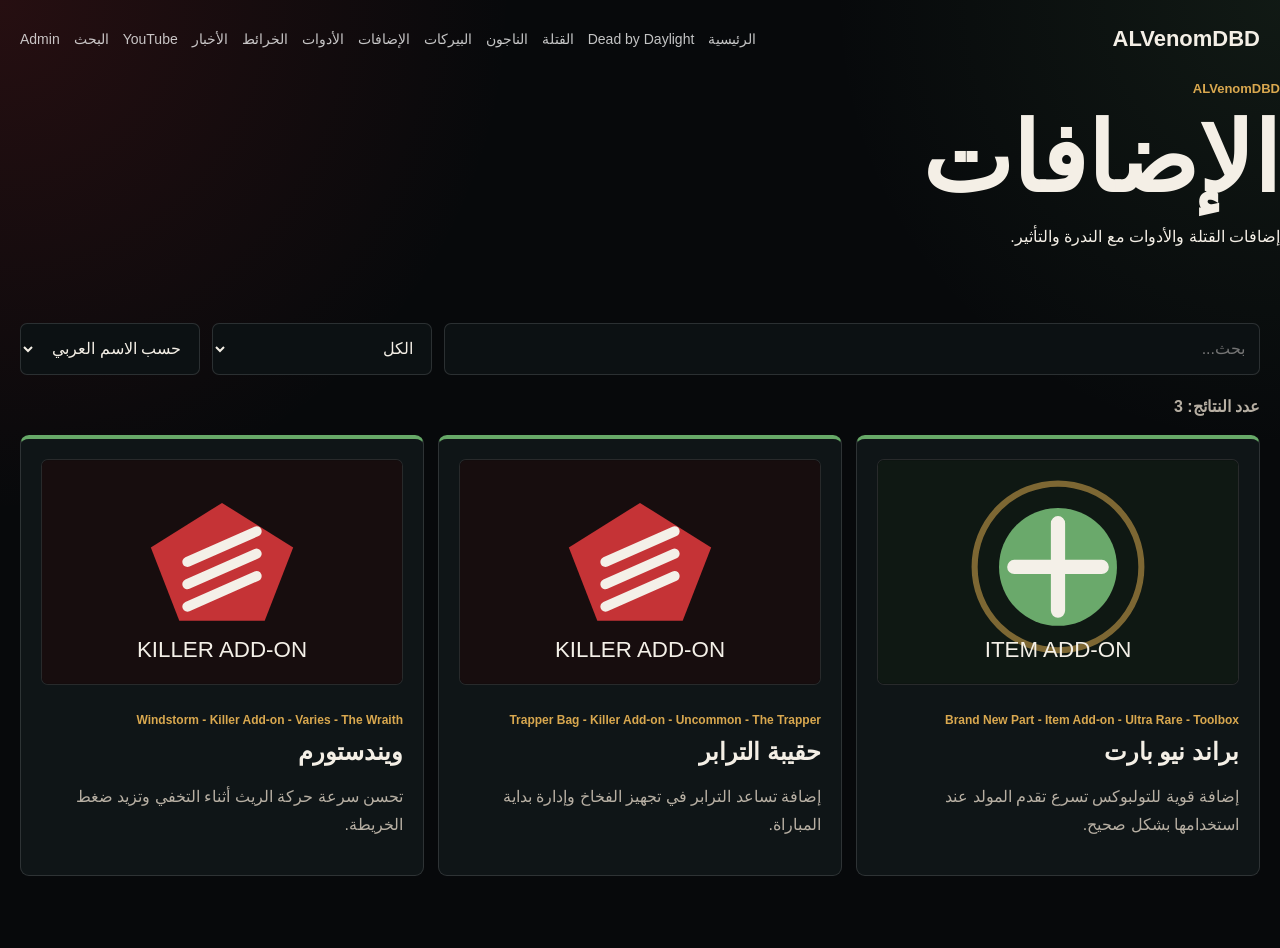
==== pages/addons.html @ 98930df0 "Add complete ALVenomDBD website" ====
<!doctype html><html lang="ar" dir="rtl"><head><meta charset="utf-8" /><meta name="viewport" content="width=device-width, initial-scale=1" /><title>الإضافات - ALVenomDBD</title><link rel="stylesheet" href="../styles/main.css" /></head><body data-page="collection" data-collection="addons" data-title="الإضافات" data-subtitle="إضافات القتلة والأدوات مع الندرة والتأثير."><main class="section"><div id="collectionRoot"></div></main><script src="../components/collection-page.js" type="module"></script></body></html>
---- styles/main.css ----
:root {
  --bg: #07090b;
  --panel: #111719;
  --panel-2: #172022;
  --line: rgba(255, 255, 255, 0.13);
  --text: #f4efe6;
  --muted: #b7afa3;
  --red: #c92d31;
  --gold: #d9a84f;
  --green: #67a968;
  --blue: #6b9fc4;
  --shadow: 0 22px 80px rgba(0, 0, 0, 0.38);
}

* {
  box-sizing: border-box;
}

html {
  scroll-behavior: smooth;
}

body {
  margin: 0;
  min-width: 320px;
  background:
    radial-gradient(circle at top left, rgba(201, 45, 49, 0.16), transparent 32rem),
    radial-gradient(circle at top right, rgba(103, 169, 104, 0.1), transparent 28rem),
    var(--bg);
  color: var(--text);
  font-family: Tahoma, Arial, sans-serif;
  line-height: 1.75;
}

a {
  color: inherit;
  text-decoration: none;
}

code {
  color: var(--gold);
}

.site-header,
.page-shell {
  background:
    linear-gradient(90deg, rgba(7, 9, 11, 0.9), rgba(7, 9, 11, 0.45)),
    linear-gradient(0deg, var(--bg), rgba(7, 9, 11, 0.05)),
    url("../images/dbd-hero.png") center / cover no-repeat;
}

.page-shell {
  min-height: 92px;
}

.nav {
  width: min(1240px, calc(100% - 32px));
  min-height: 78px;
  margin: 0 auto;
  display: flex;
  align-items: center;
  justify-content: space-between;
  gap: 18px;
}

.brand {
  font-size: 22px;
  font-weight: 900;
  letter-spacing: 0;
}

.nav-links {
  display: flex;
  align-items: center;
  gap: 14px;
  color: rgba(255, 255, 255, 0.76);
  font-size: 14px;
}

.nav-links a:hover,
.text-link {
  color: var(--gold);
}

.nav-toggle {
  display: none;
}

.hero {
  width: min(1240px, calc(100% - 32px));
  min-height: 560px;
  margin: 0 auto;
  display: grid;
  align-content: center;
  padding: 80px 0 130px;
}

.eyebrow {
  margin: 0 0 10px;
  color: var(--gold);
  font-weight: 900;
  font-size: 13px;
}

h1,
h2,
h3,
p {
  margin-top: 0;
}

h1 {
  margin-bottom: 16px;
  font-size: clamp(42px, 8vw, 96px);
  line-height: 1;
  letter-spacing: 0;
}

.hero p {
  max-width: 720px;
  color: #ddd4c8;
  font-size: 19px;
}

.hero-actions,
.admin-actions {
  display: flex;
  flex-wrap: wrap;
  gap: 10px;
}

.btn,
button,
select,
input,
textarea {
  font: inherit;
}

.btn,
button {
  min-height: 42px;
  border: 1px solid var(--line);
  border-radius: 7px;
  padding: 9px 16px;
  background: var(--panel-2);
  color: var(--text);
  cursor: pointer;
}

.btn.primary,
button.active {
  border-color: var(--gold);
  background: var(--gold);
  color: #15110b;
  font-weight: 900;
}

.btn.danger {
  border-color: rgba(201, 45, 49, 0.6);
  background: rgba(201, 45, 49, 0.16);
}

.section,
.search-band {
  width: min(1240px, calc(100% - 32px));
  margin: 72px auto;
}

.search-band {
  margin-top: -64px;
  position: relative;
  z-index: 2;
  padding: 18px;
  border: 1px solid var(--line);
  border-radius: 9px;
  background: rgba(17, 23, 25, 0.96);
  box-shadow: var(--shadow);
}

.search-band label,
.tools,
.admin-form label {
  display: grid;
  gap: 8px;
}

input,
select,
textarea {
  width: 100%;
  min-height: 48px;
  border: 1px solid var(--line);
  border-radius: 7px;
  padding: 11px 14px;
  background: #0c1113;
  color: var(--text);
}

textarea {
  resize: vertical;
}

.search-results {
  display: grid;
  grid-template-columns: repeat(3, 1fr);
  gap: 10px;
  margin-top: 14px;
}

.search-results a,
.hub-card,
.info-panel,
.content-card,
.admin-panel,
.admin-tabs,
.admin-list > div {
  border: 1px solid var(--line);
  border-radius: 9px;
  background: rgba(17, 23, 25, 0.92);
}

.search-results a {
  padding: 12px;
}

.search-results span,
.content-card span,
.hub-card span,
.admin-list span {
  display: block;
  color: var(--gold);
  font-size: 12px;
  font-weight: 900;
}

.section-head {
  margin-bottom: 24px;
}

.section-head h1,
.section-head h2 {
  margin-bottom: 8px;
  font-size: clamp(30px, 4vw, 52px);
  line-height: 1.15;
}

.section-head p {
  max-width: 800px;
  color: var(--muted);
}

.hub-grid,
.card-grid,
.article-grid {
  display: grid;
  grid-template-columns: repeat(3, 1fr);
  gap: 14px;
}

.hub-card {
  min-height: 150px;
  padding: 22px;
  display: grid;
  align-content: end;
  border-top: 4px solid var(--red);
}

.hub-card strong {
  font-size: 28px;
}

.split-showcase {
  display: grid;
  grid-template-columns: 1fr 1fr;
  gap: 18px;
  align-items: stretch;
}

.split-showcase article,
.quick-stats {
  border: 1px solid var(--line);
  border-radius: 9px;
  padding: 28px;
  background: var(--panel);
}

.quick-stats {
  display: grid;
  grid-template-columns: repeat(2, 1fr);
  gap: 1px;
  overflow: hidden;
}

.quick-stats div {
  padding: 22px;
  background: var(--panel-2);
}

.quick-stats strong {
  display: block;
  color: var(--gold);
  font-size: 42px;
}

.tools {
  grid-template-columns: 1fr 220px 180px;
  gap: 12px;
  margin-bottom: 18px;
}

.database-count {
  margin: 14px 0;
  color: var(--muted);
  font-weight: 900;
}

.content-card {
  padding: 20px;
  min-height: 320px;
  border-top: 4px solid var(--green);
}

.content-card img {
  width: 100%;
  aspect-ratio: 16 / 10;
  object-fit: cover;
  border: 1px solid var(--line);
  border-radius: 7px;
  margin-bottom: 16px;
  background: #080a0c;
}

.content-card h2 {
  margin-bottom: 10px;
  font-size: 24px;
}

.content-card p,
.info-panel p,
.split-showcase p {
  color: var(--muted);
}

.pill-list {
  display: flex;
  flex-wrap: wrap;
  gap: 7px;
  margin-top: 14px;
}

.pill-list em {
  border: 1px solid var(--line);
  border-radius: 999px;
  padding: 4px 9px;
  color: var(--text);
  font-style: normal;
  font-size: 12px;
}

.article-page {
  margin-top: 48px;
}

.info-panel {
  padding: 24px;
}

.admin-layout {
  margin-top: 48px;
}

.admin-grid {
  display: grid;
  grid-template-columns: 220px 1fr;
  gap: 16px;
}

.admin-tabs {
  padding: 12px;
  display: grid;
  align-content: start;
  gap: 8px;
}

.admin-panel {
  padding: 18px;
}

.admin-actions {
  margin-bottom: 18px;
}

.admin-list {
  display: grid;
  gap: 8px;
  margin-bottom: 20px;
}

.admin-list > div {
  display: grid;
  grid-template-columns: 1fr 1fr auto auto;
  gap: 8px;
  align-items: center;
  padding: 10px;
}

.admin-list .selected {
  border-color: var(--gold);
}

.admin-form {
  display: grid;
  grid-template-columns: repeat(2, 1fr);
  gap: 12px;
}

.admin-form h2,
.admin-form label:has(textarea),
.admin-form button {
  grid-column: 1 / -1;
}

.footer {
  width: min(1240px, calc(100% - 32px));
  margin: 90px auto 30px;
  padding-top: 22px;
  border-top: 1px solid var(--line);
  display: flex;
  justify-content: space-between;
  color: var(--muted);
}

@media (max-width: 900px) {
  .nav {
    align-items: flex-start;
    padding: 18px 0;
  }

  .nav-toggle {
    display: inline-grid;
    place-items: center;
  }

  .nav-links {
    display: none;
    width: 100%;
    flex-direction: column;
    align-items: stretch;
  }

  .nav-links.open {
    display: flex;
  }

  .nav {
    flex-wrap: wrap;
  }

  .hub-grid,
  .card-grid,
  .article-grid,
  .search-results,
  .split-showcase,
  .tools,
  .admin-grid,
  .admin-form {
    grid-template-columns: 1fr;
  }

  .quick-stats {
    grid-template-columns: 1fr;
  }

  .admin-list > div {
    grid-template-columns: 1fr;
  }
}
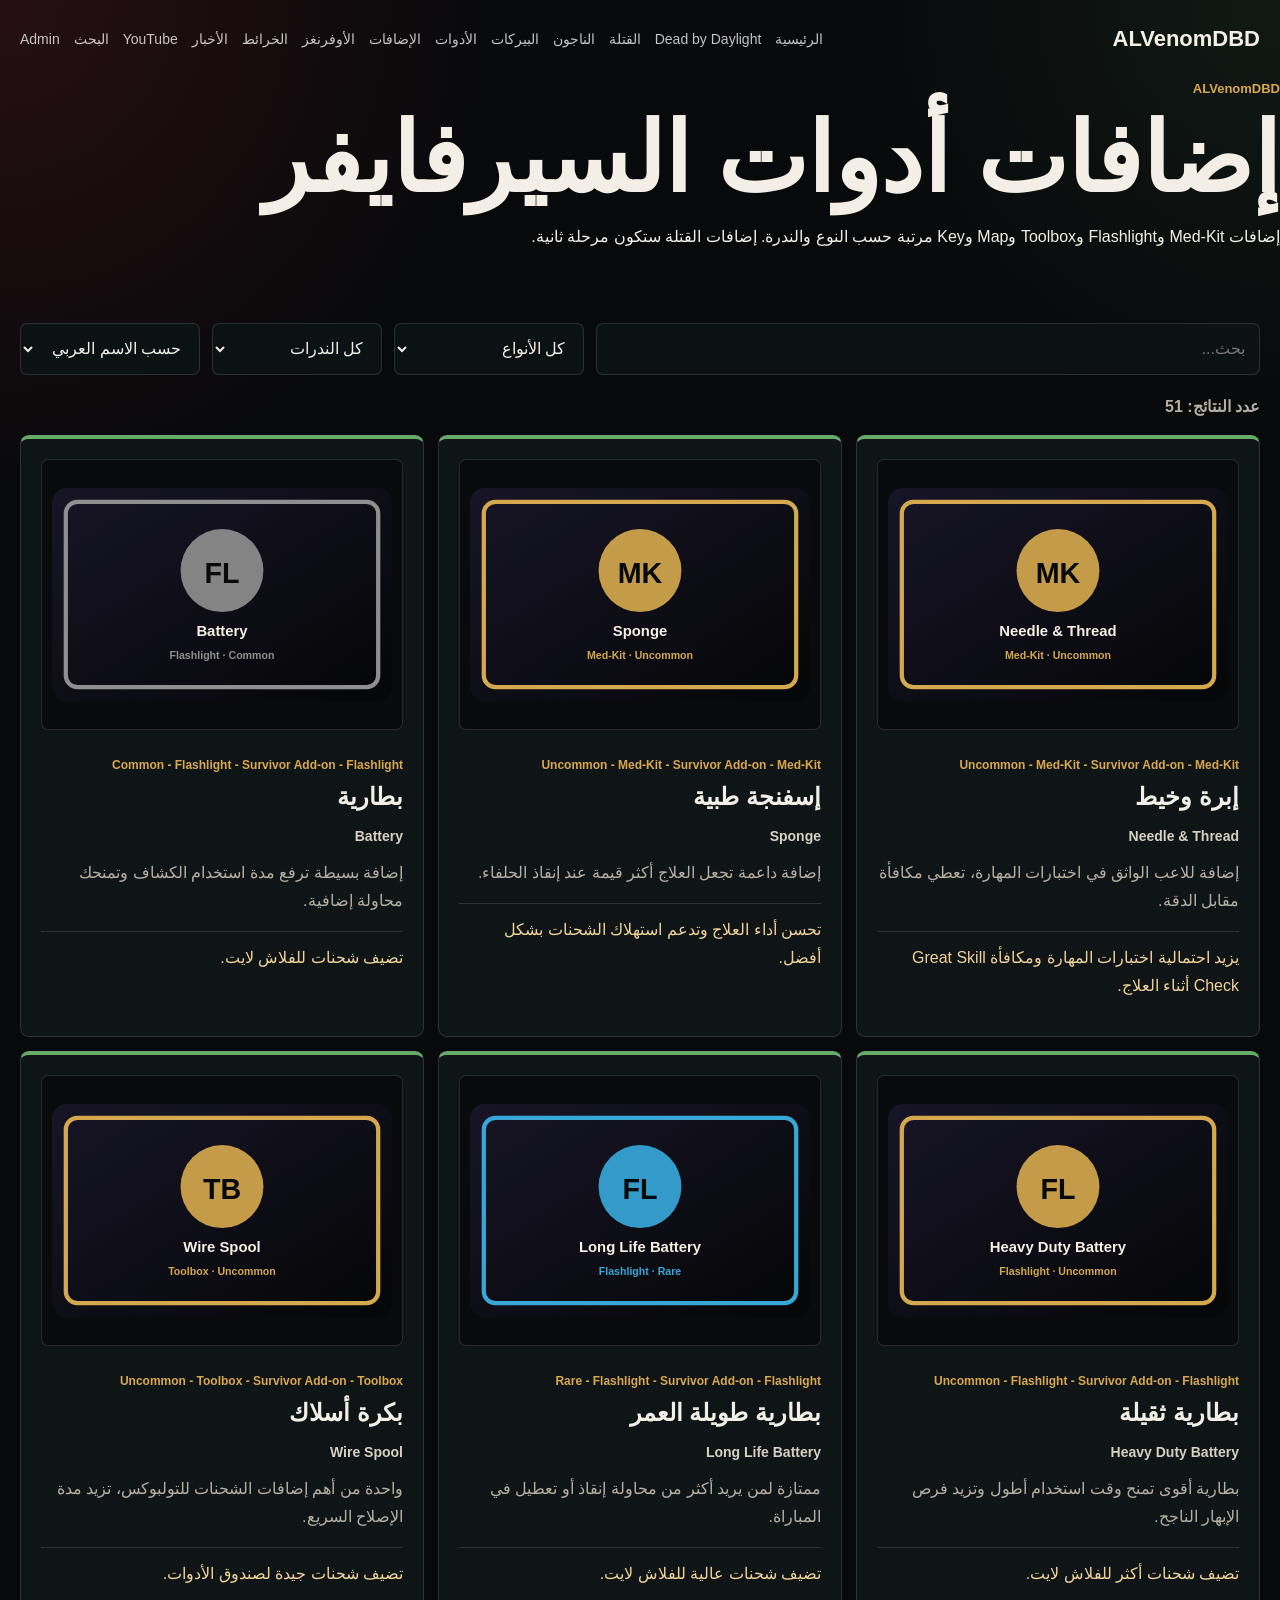
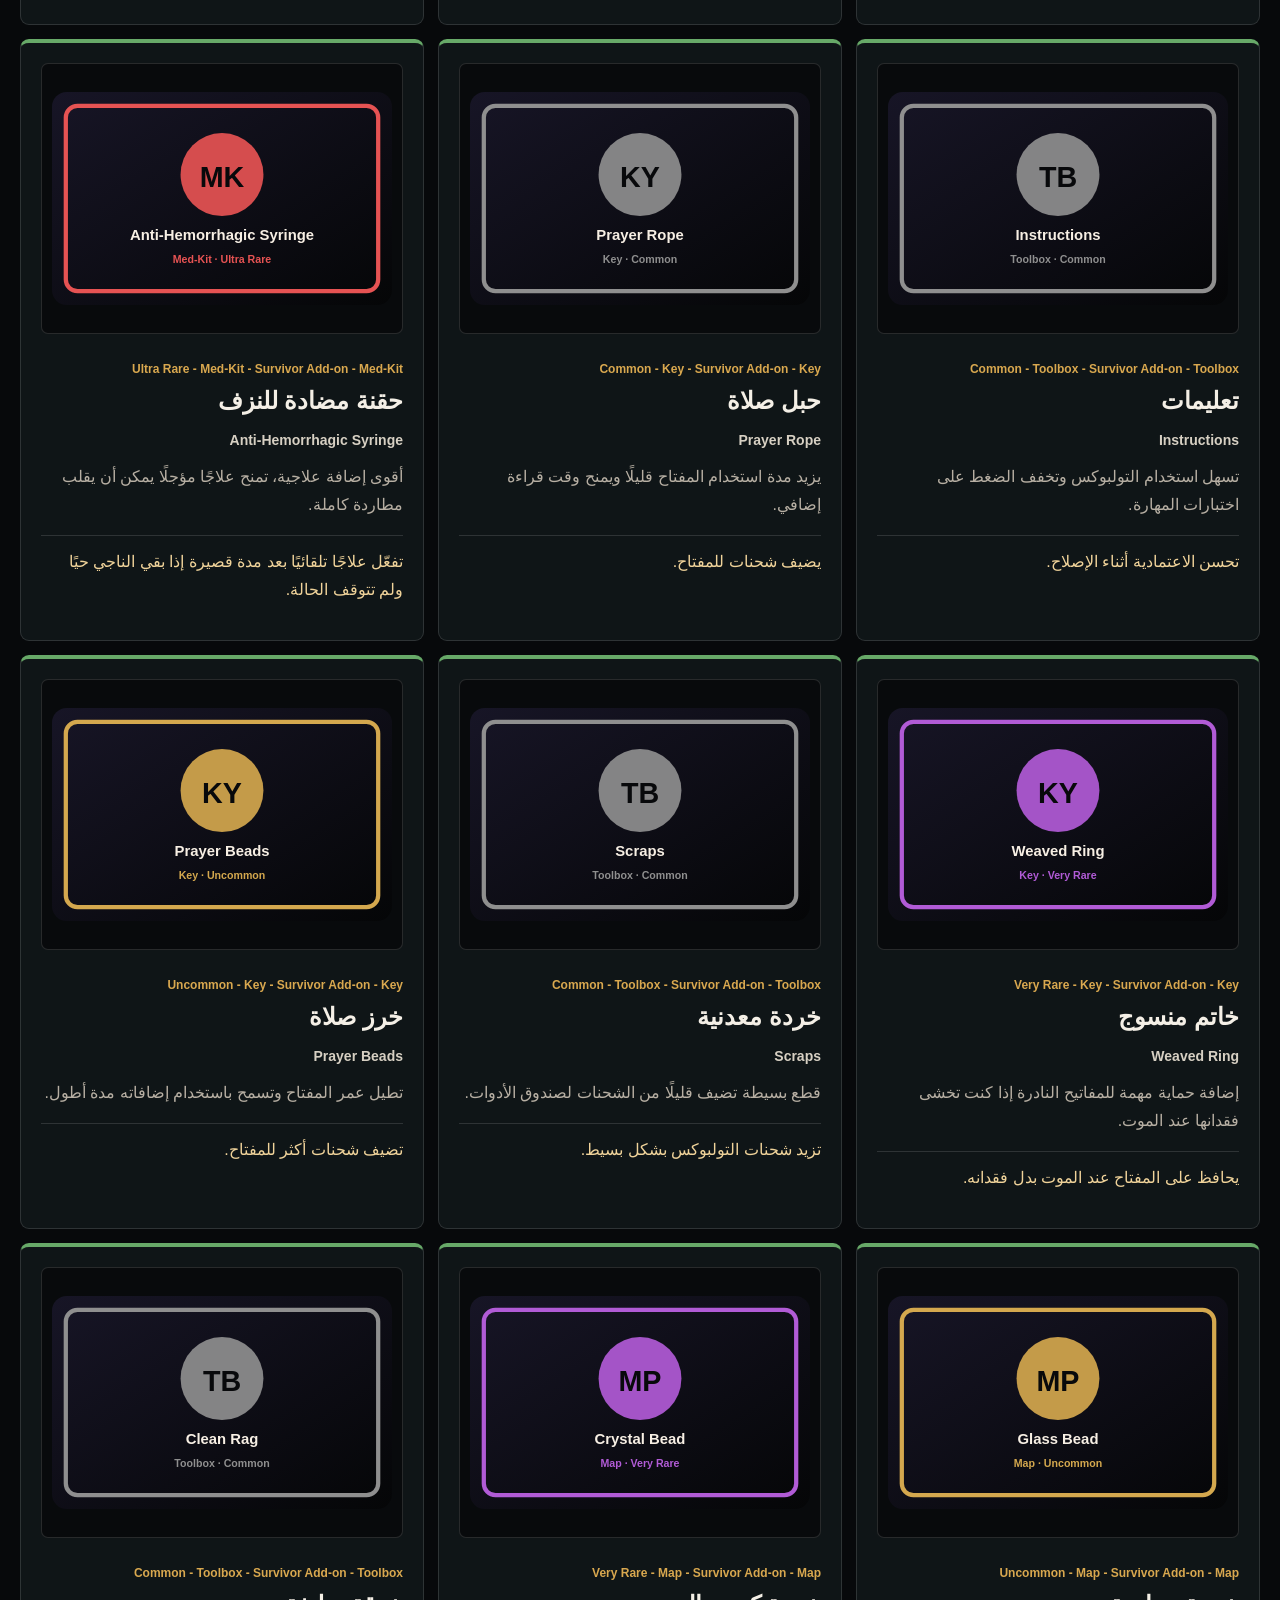
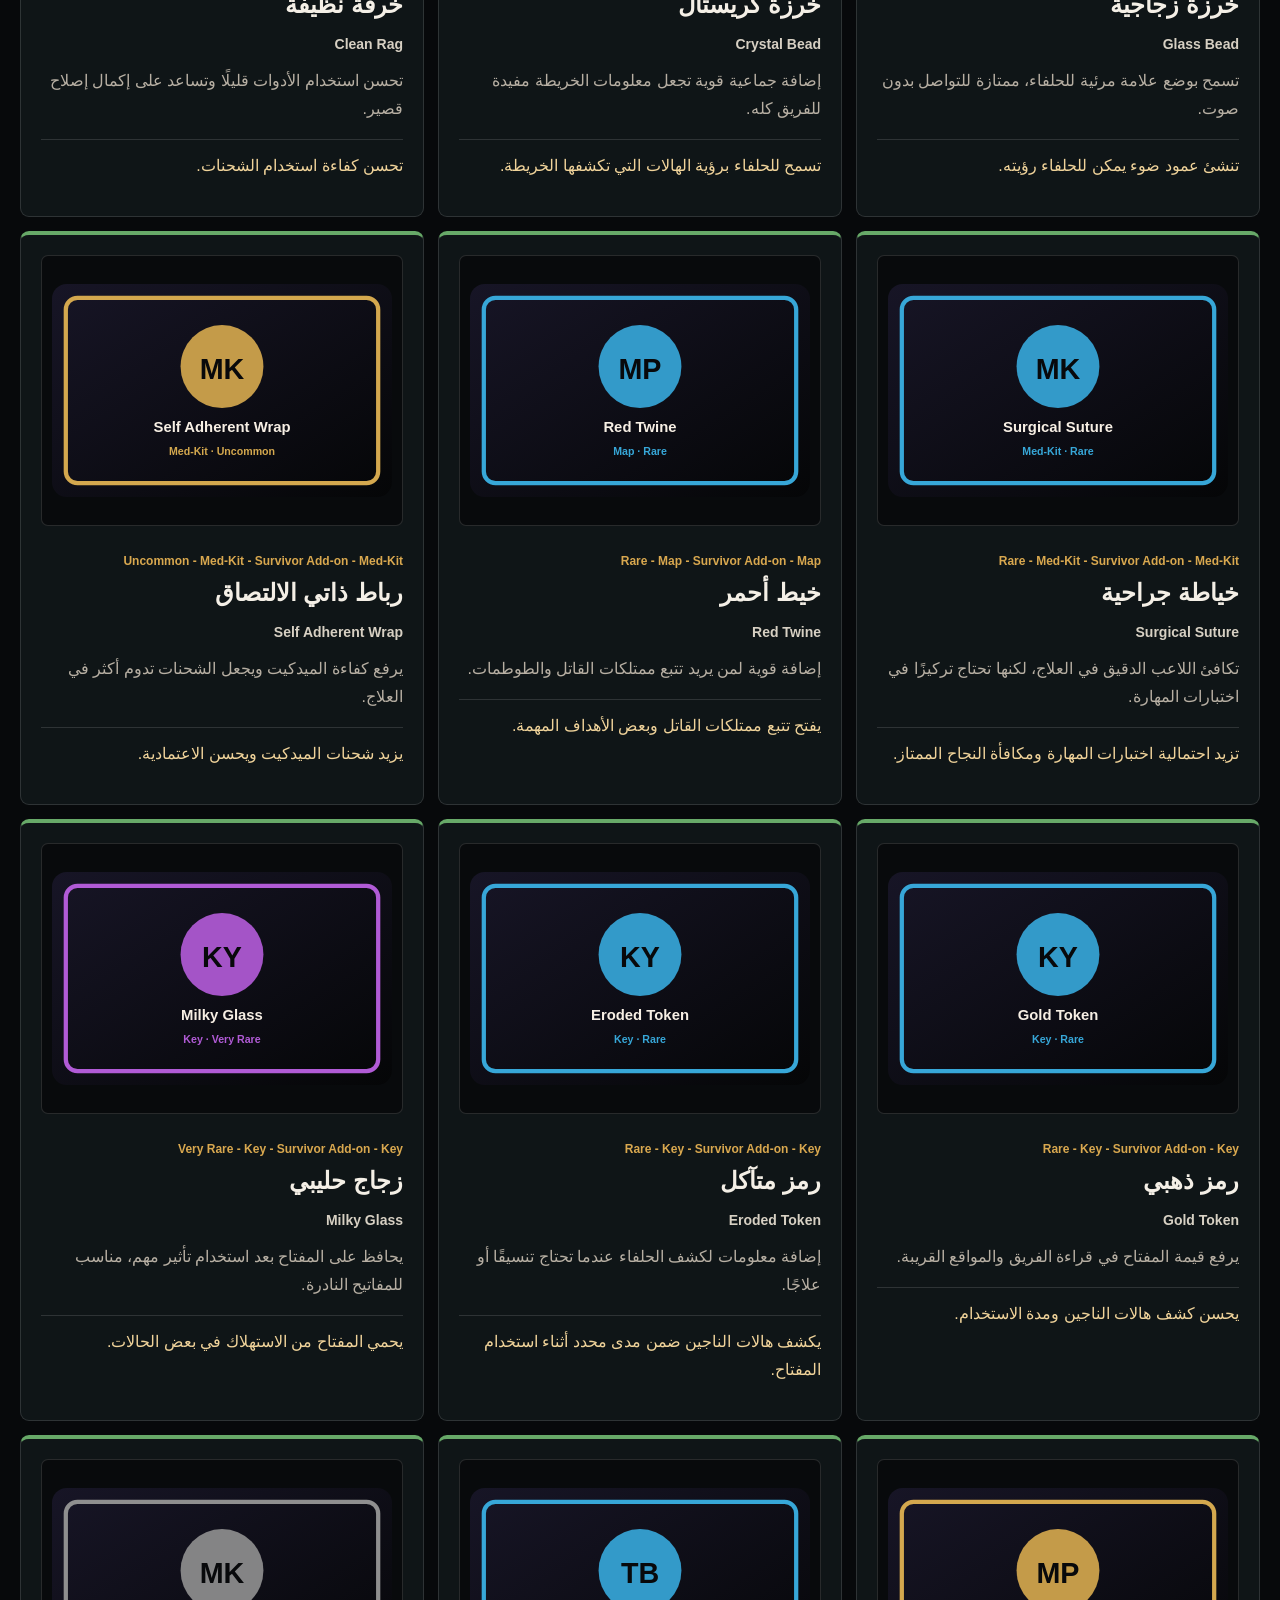
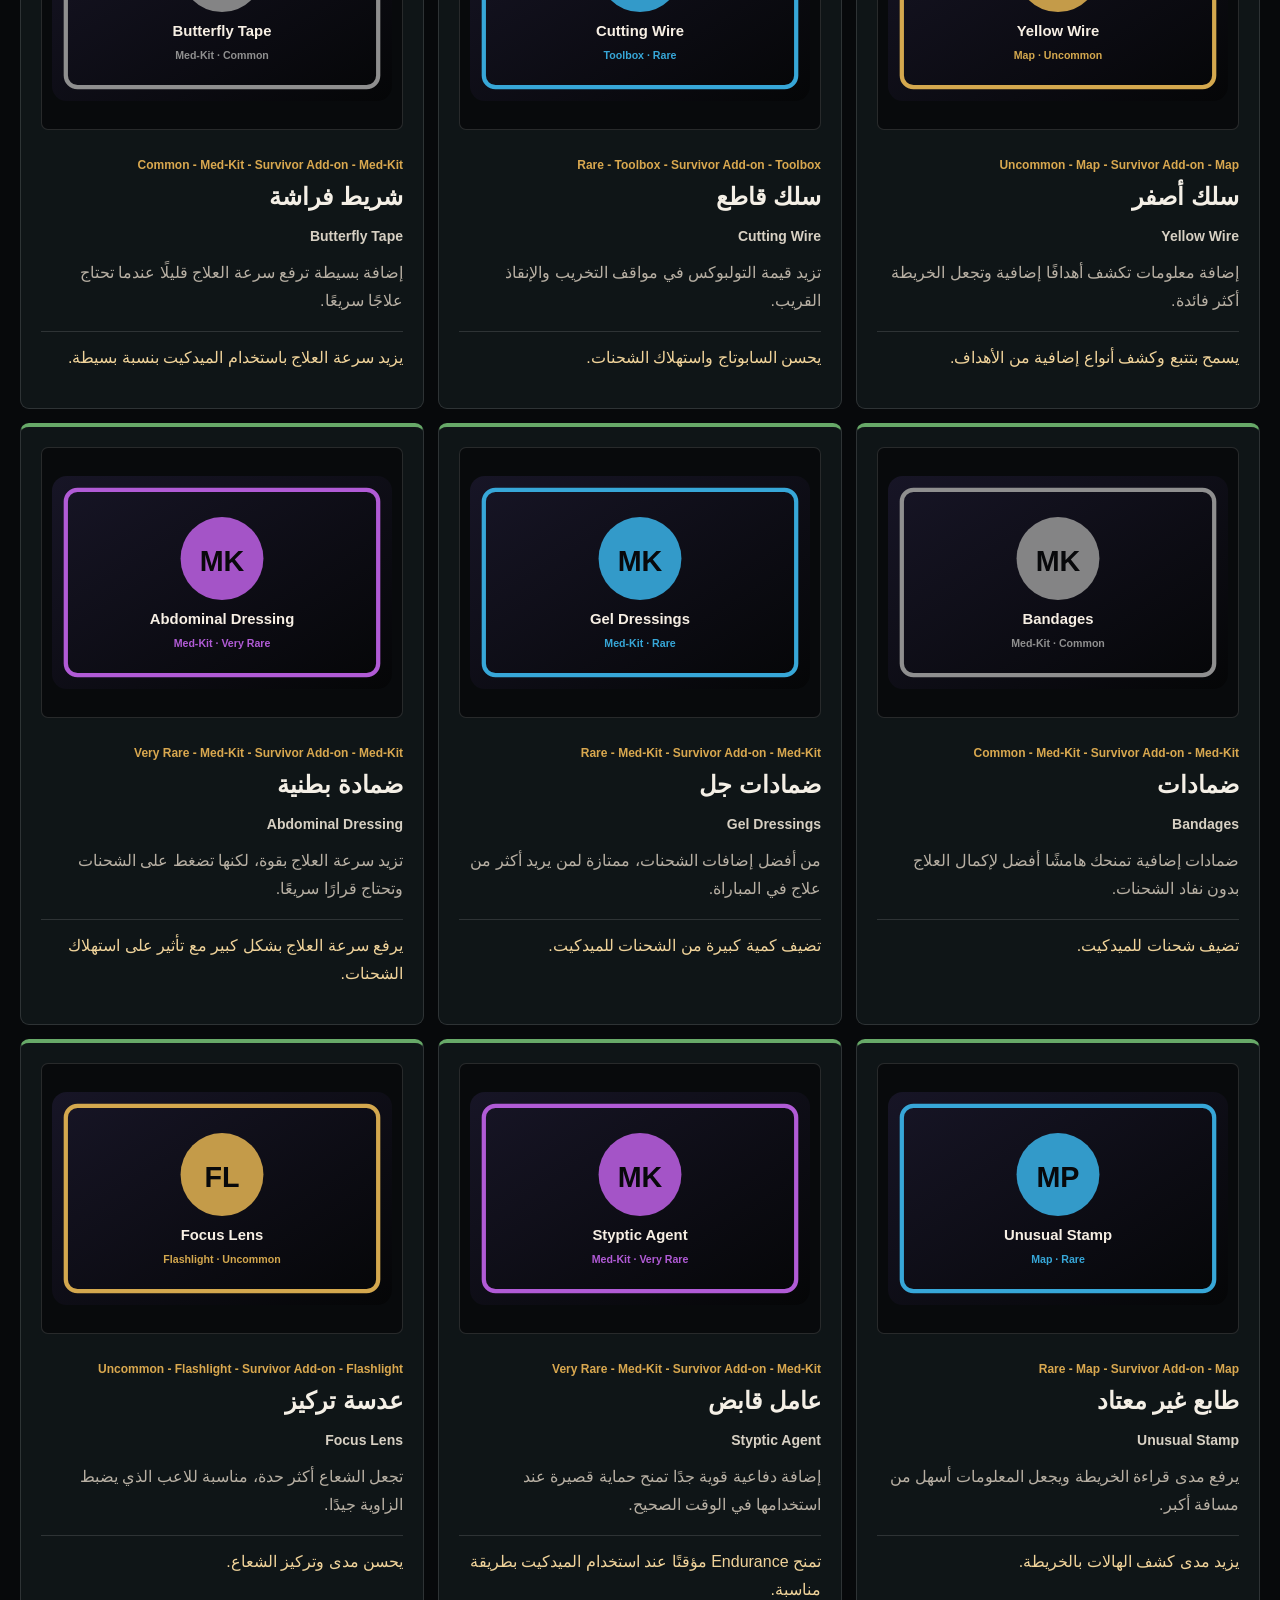
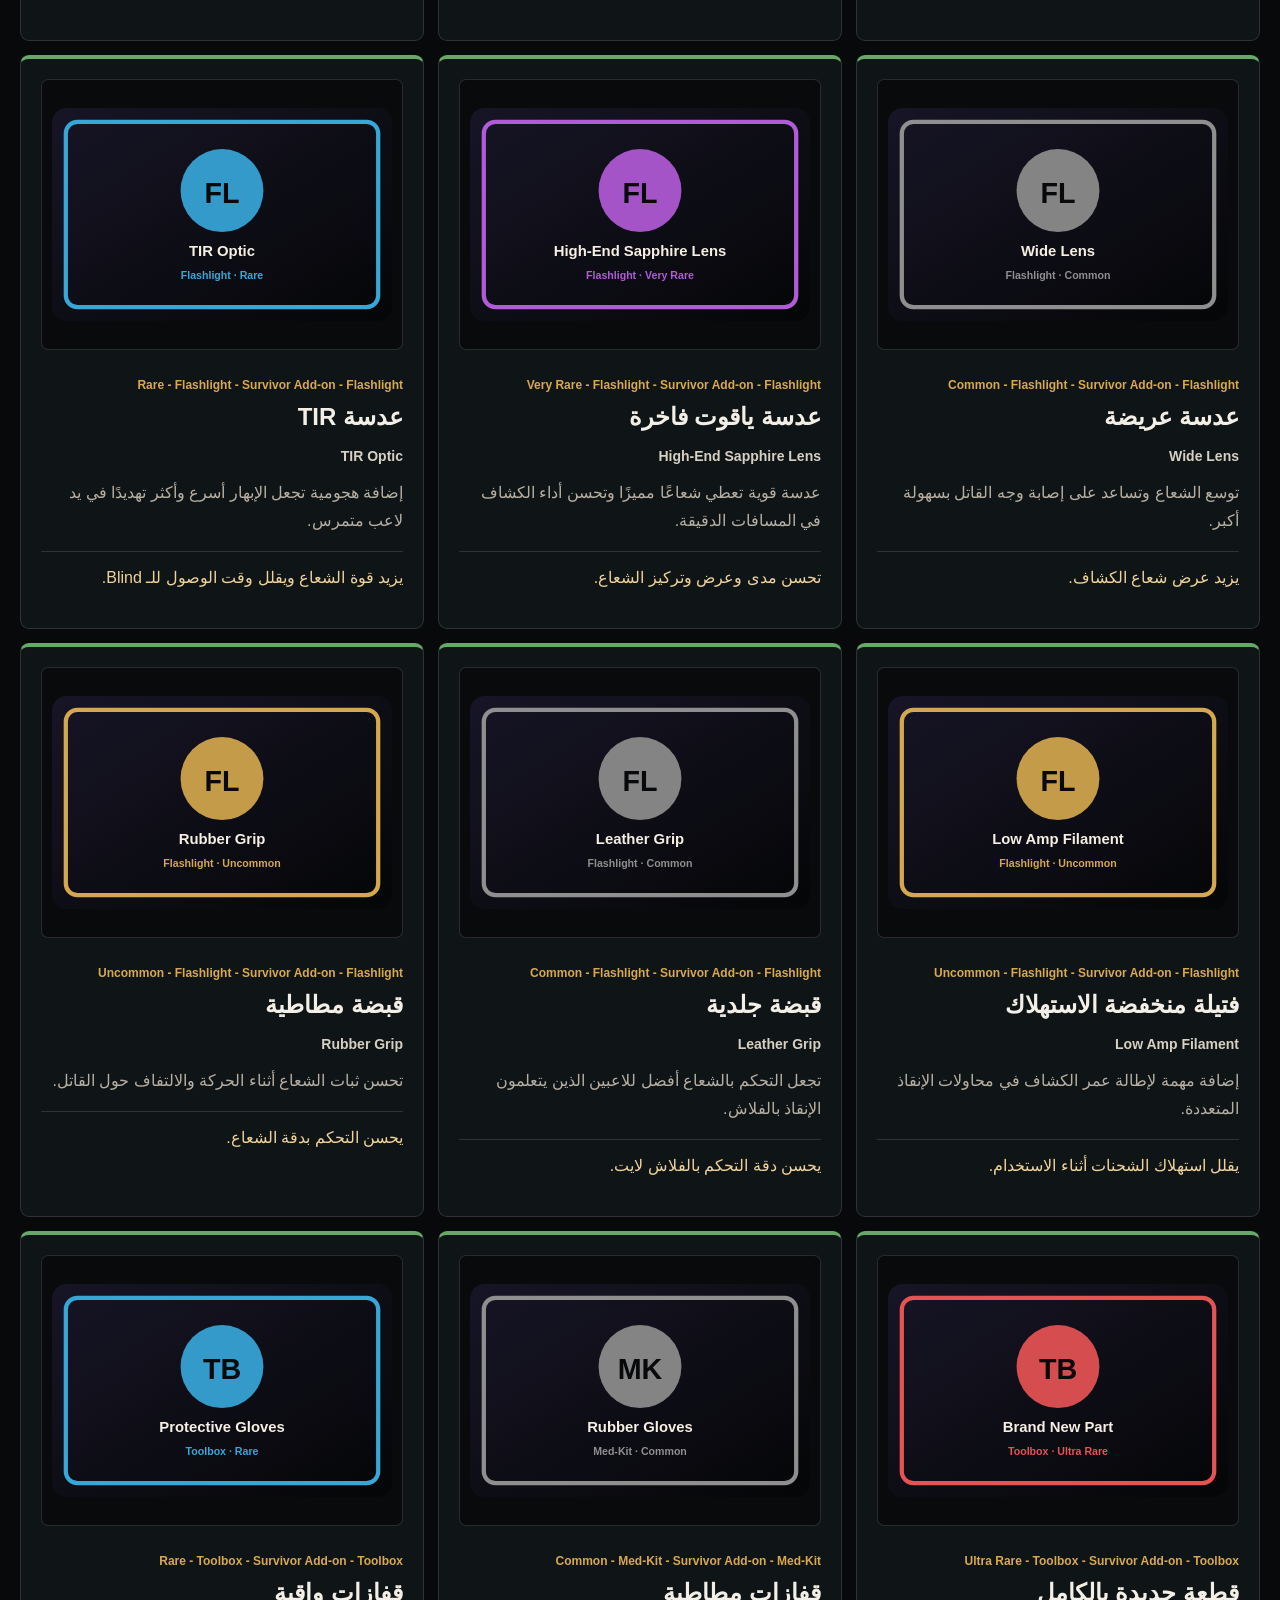
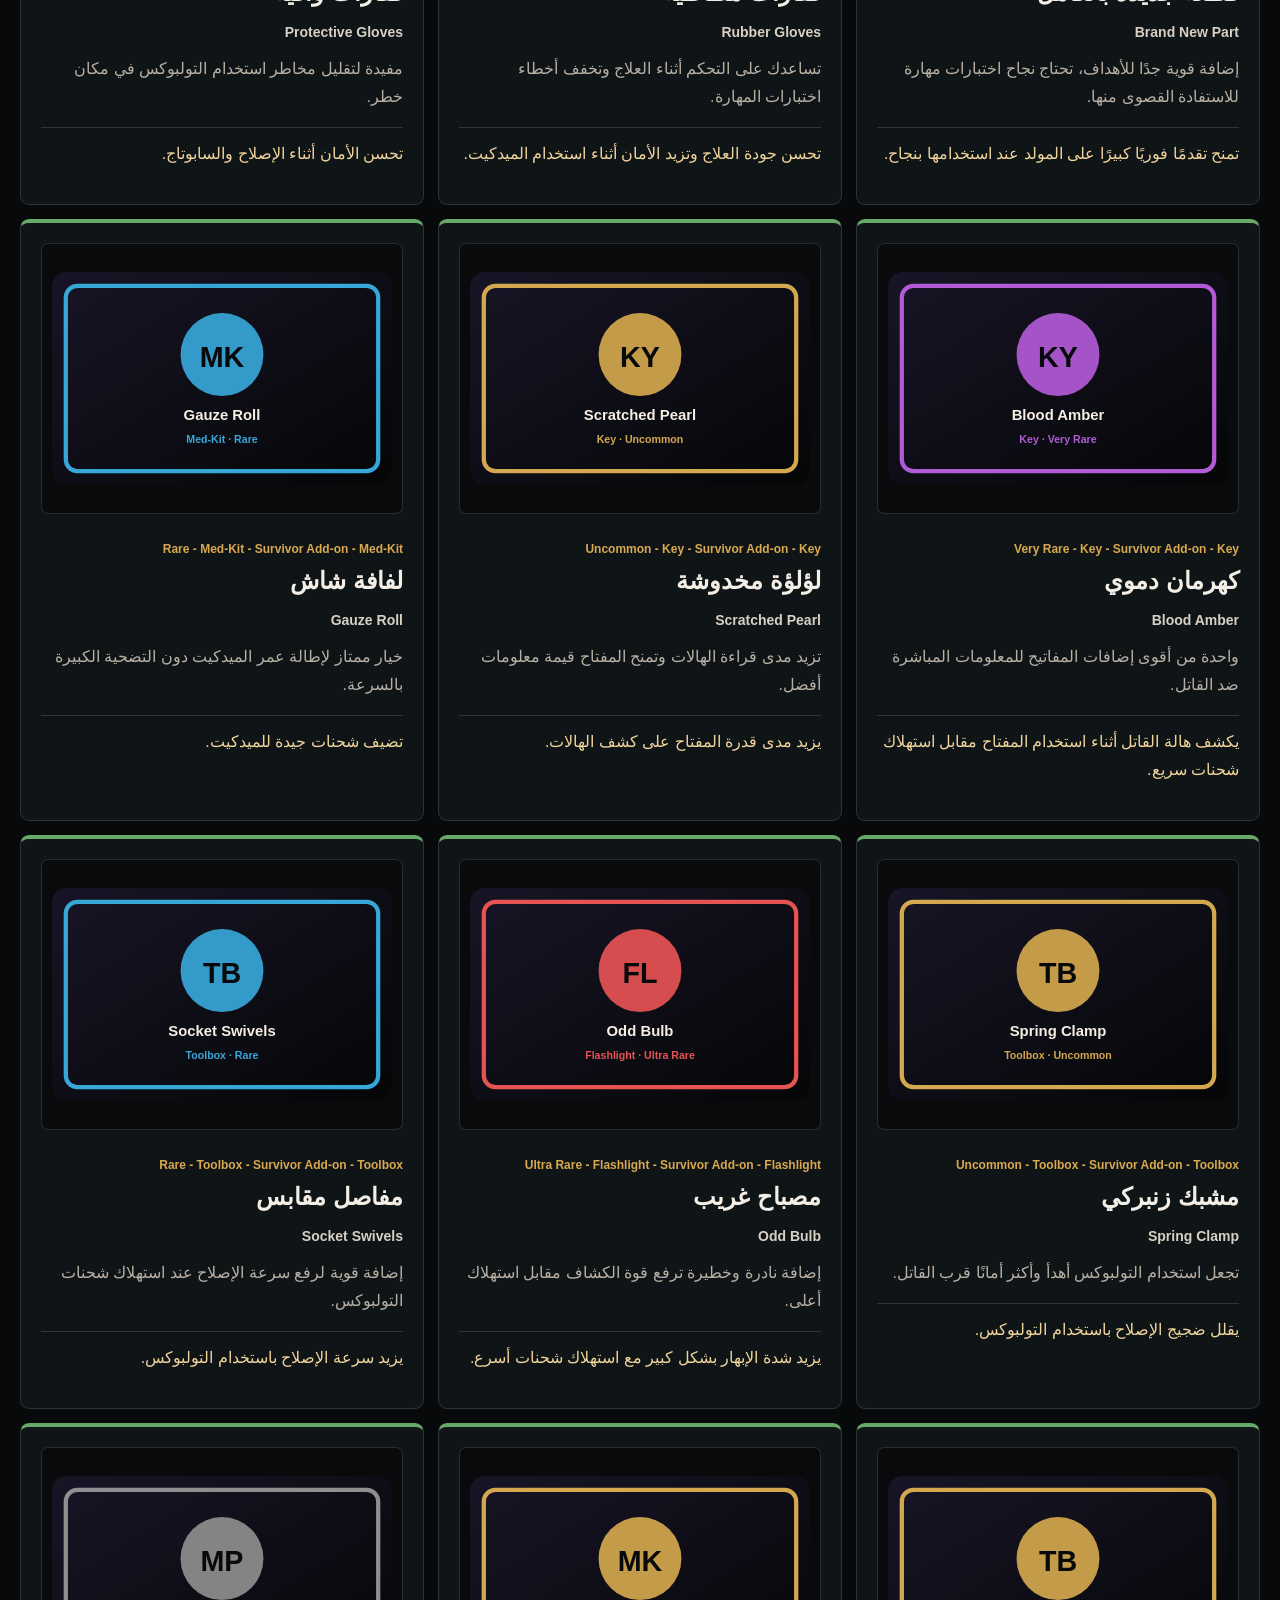
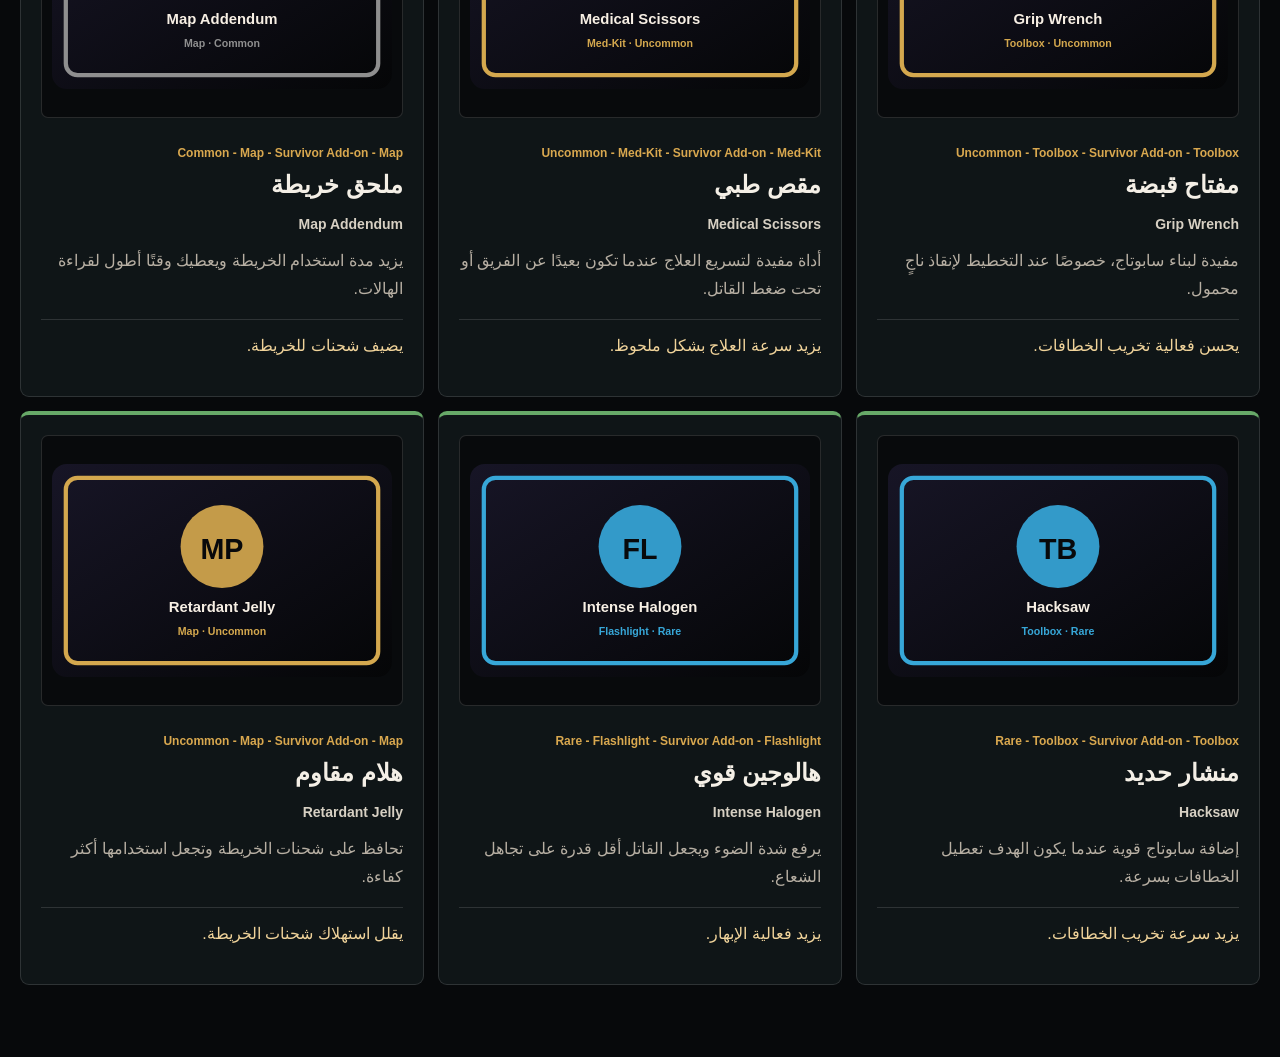
==== commit dc6e1c8e: "Expand survivor equipment data and offerings" ====
--- a/pages/addons.html
+++ b/pages/addons.html
@@ -1 +1,15 @@
-<!doctype html><html lang="ar" dir="rtl"><head><meta charset="utf-8" /><meta name="viewport" content="width=device-width, initial-scale=1" /><title>الإضافات - ALVenomDBD</title><link rel="stylesheet" href="../styles/main.css" /></head><body data-page="collection" data-collection="addons" data-title="الإضافات" data-subtitle="إضافات القتلة والأدوات مع الندرة والتأثير."><main class="section"><div id="collectionRoot"></div></main><script src="../components/collection-page.js" type="module"></script></body></html>
+<!doctype html>
+<html lang="ar" dir="rtl">
+  <head>
+    <meta charset="utf-8" />
+    <meta name="viewport" content="width=device-width, initial-scale=1" />
+    <title>الإضافات - ALVenomDBD</title>
+    <link rel="stylesheet" href="../styles/main.css" />
+  </head>
+  <body data-page="collection" data-collection="addons" data-title="إضافات أدوات السيرفايفر" data-subtitle="إضافات Med-Kit وFlashlight وToolbox وMap وKey مرتبة حسب النوع والندرة. إضافات القتلة ستكون مرحلة ثانية.">
+    <main class="section">
+      <div id="collectionRoot"></div>
+    </main>
+    <script src="../components/collection-page.js" type="module"></script>
+  </body>
+</html>
--- a/styles/main.css
+++ b/styles/main.css
@@ -304,7 +304,7 @@
 }
 
 .tools {
-  grid-template-columns: 1fr 220px 180px;
+  grid-template-columns: 1fr 190px 170px 180px;
   gap: 12px;
   margin-bottom: 18px;
 }
@@ -323,23 +323,38 @@
 
 .content-card img {
   width: 100%;
-  aspect-ratio: 16 / 10;
-  object-fit: cover;
+  aspect-ratio: 4 / 3;
+  object-fit: contain;
   border: 1px solid var(--line);
   border-radius: 7px;
   margin-bottom: 16px;
+  padding: 10px;
   background: #080a0c;
 }
 
 .content-card h2 {
   margin-bottom: 10px;
   font-size: 24px;
+}
+
+.card-en {
+  display: block;
+  margin: -4px 0 10px;
+  color: #d7d0c3;
+  font-size: 14px;
 }
 
 .content-card p,
 .info-panel p,
 .split-showcase p {
   color: var(--muted);
+}
+
+.effect-text {
+  border-top: 1px solid var(--line);
+  margin-top: 14px;
+  padding-top: 12px;
+  color: #f0d39a !important;
 }
 
 .pill-list {
